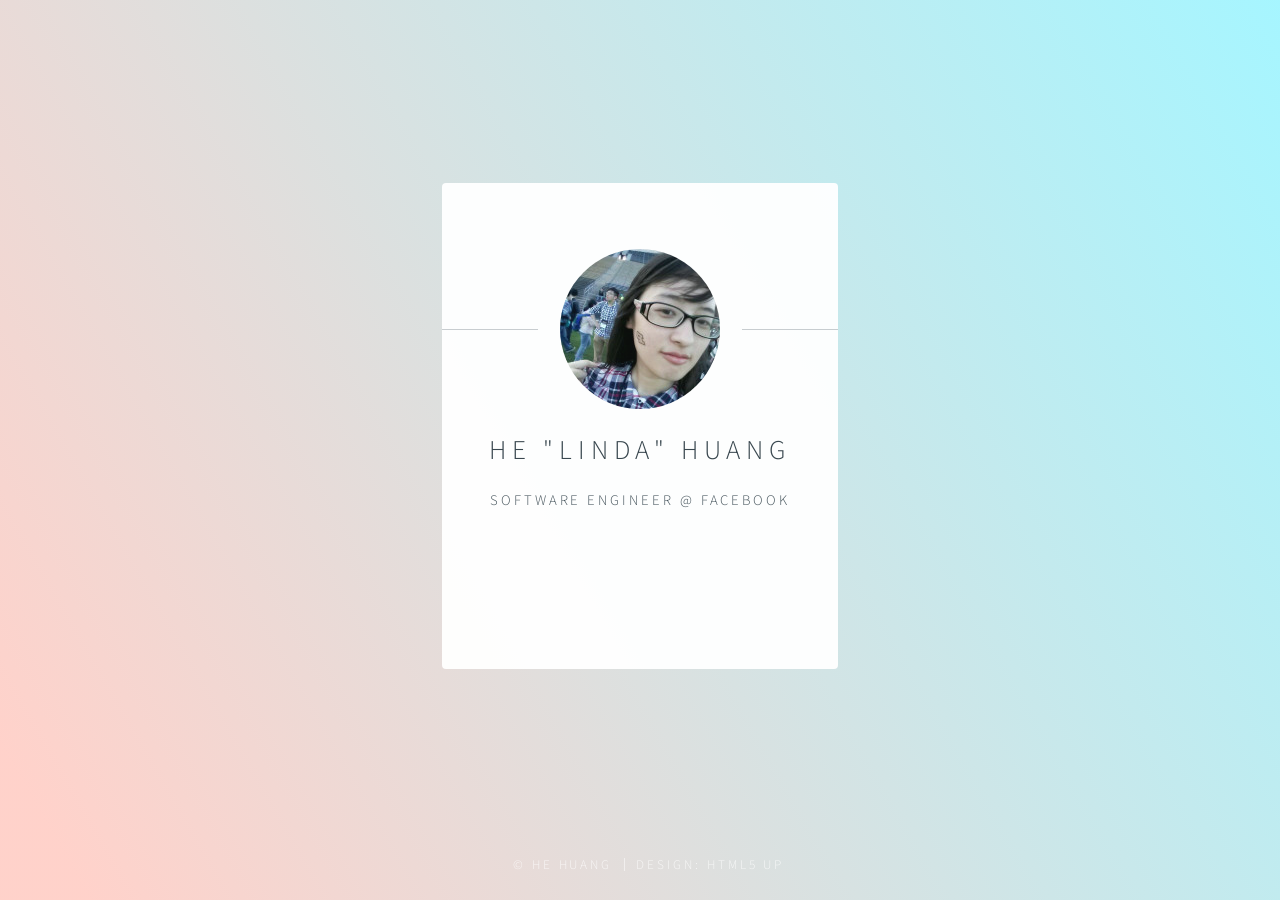
==== index.html @ d2e77c7e "update index" ====
<!DOCTYPE HTML>
<!--
	Identity by HTML5 UP
	html5up.net | @n33co
	Free for personal and commercial use under the CCA 3.0 license (html5up.net/license)
-->
<html>
	<head>
		<title>He "Linda" Huang</title>
		<link rel="shortcut icon" href="favicon.ico" />
		<meta charset="utf-8" />
		<meta name="viewport" content="width=device-width, initial-scale=1" />
		<!--[if lte IE 8]><script src="assets/js/html5shiv.js"></script><![endif]-->
		<link rel="stylesheet" href="assets/css/main.css" />
		<!--[if lte IE 9]><link rel="stylesheet" href="assets/css/ie9.css" /><![endif]-->
		<!--[if lte IE 8]><link rel="stylesheet" href="assets/css/ie8.css" /><![endif]-->
		<noscript><link rel="stylesheet" href="assets/css/noscript.css" /></noscript>
	</head>
	<body class="is-loading">

		<!-- Wrapper -->
			<div id="wrapper">

				<!-- Main -->
					<section id="main">
						<header>
							<span class="avatar"><img src="images/avatar.jpg" alt="" /></span>
							<h1>He "Linda" Huang</h1>
							<p>Software Engineer @ Facebook</p>
						</header>
						<!--
						<hr />
							<h2>Check My Resume <u><a href="resume.pdf">Here</a></u>!</h2>
						<hr />
						<hr />
						<h2>Extra Stuff!</h2>
						<form method="post" action="#">
							<div class="field">
								<input type="text" name="name" id="name" placeholder="Name" />
							</div>
							<div class="field">
								<input type="email" name="email" id="email" placeholder="Email" />
							</div>
							<div class="field">
								<div class="select-wrapper">
									<select name="department" id="department">
										<option value="">Department</option>
										<option value="sales">Sales</option>
										<option value="tech">Tech Support</option>
										<option value="null">/dev/null</option>
									</select>
								</div>
							</div>
							<div class="field">
								<textarea name="message" id="message" placeholder="Message" rows="4"></textarea>
							</div>
							<div class="field">
								<input type="checkbox" id="human" name="human" /><label for="human">I'm a human</label>
							</div>
							<div class="field">
								<label>But are you a robot?</label>
								<input type="radio" id="robot_yes" name="robot" /><label for="robot_yes">Yes</label>
								<input type="radio" id="robot_no" name="robot" /><label for="robot_no">No</label>
							</div>
							<ul class="actions">
								<li><a href="#" class="button">Get Started</a></li>
							</ul>
						</form>
						<hr />
						-->
						<footer>
							<ul class="icons">
								<li><a href="https://blog.1mether.me/" class="fa-book">Blog</a></li>
								<li><a href="https://www.linkedin.com/in/locoda/" class="fa-linkedin">LinkedIn</a></li>
								<li><a href="https://github.com/locoda" class="fa-github">Github</a></li>
								<li><a href="mailto:hhuang1206@gmail.com" class="fa-envelope">Mail Me</a></li>
							</ul>
						</footer>
					</section>

				<!-- Footer -->
					<footer id="footer">
						<ul class="copyright">
							<li>&copy; He Huang</li>
							<li>Design: <a href="http://html5up.net">HTML5 UP</a></li>
						</ul>
					</footer>
			</div>
		<!-- Scripts -->
			<!--[if lte IE 8]><script src="assets/js/respond.min.js"></script><![endif]-->
			<script>
				if ('addEventListener' in window) {
					window.addEventListener('load', function() { document.body.className = document.body.className.replace(/\bis-loading\b/, ''); });
					document.body.className += (navigator.userAgent.match(/(MSIE|rv:11\.0)/) ? ' is-ie' : '');
				}
			</script>

	</body>
</html>
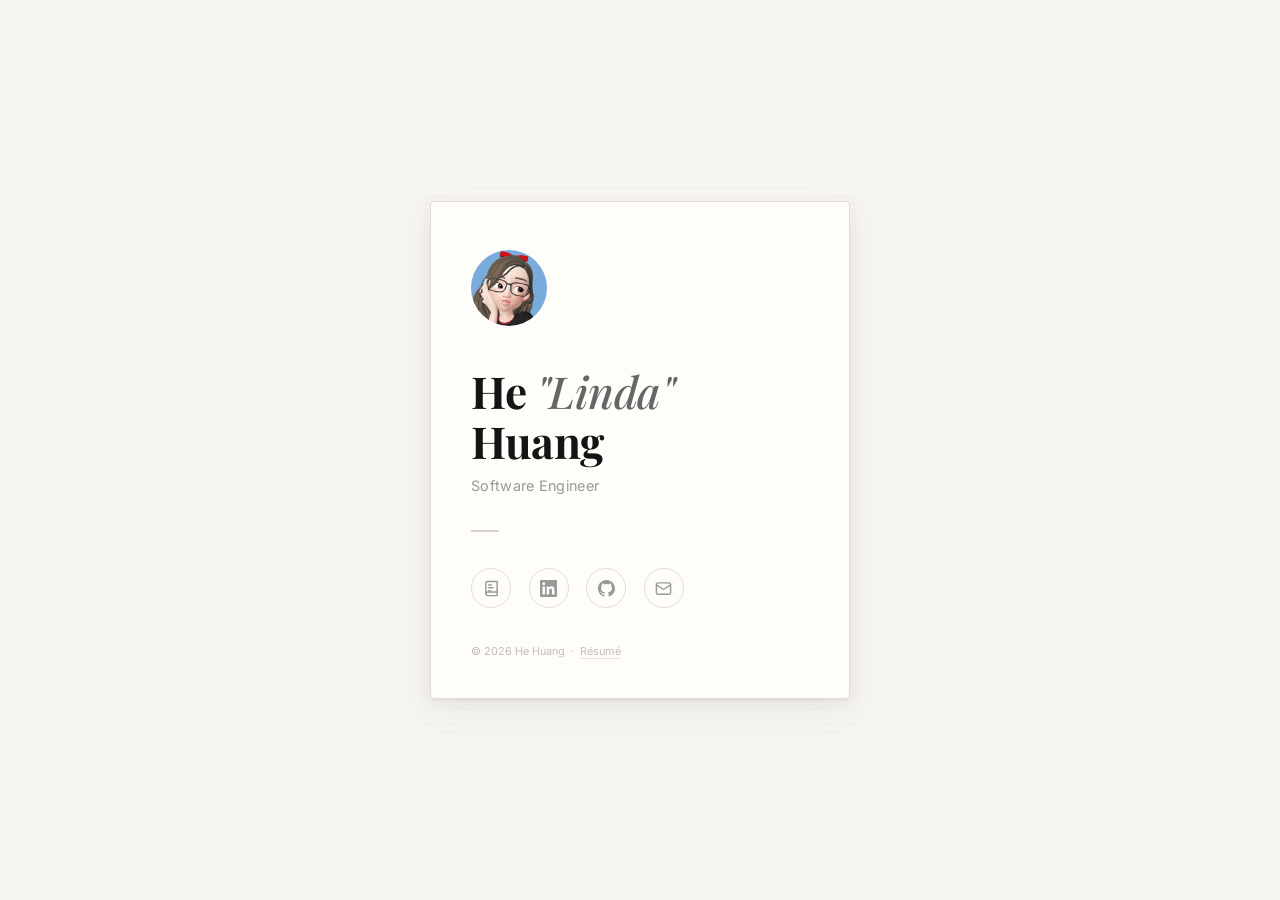
==== commit adb92779: "Redesign homepage with typographic minimalism - Replaced old HTML5 UP Identity template with modern " ====
--- a/index.html
+++ b/index.html
@@ -1,99 +1,200 @@
-<!DOCTYPE HTML>
-<!--
-	Identity by HTML5 UP
-	html5up.net | @n33co
-	Free for personal and commercial use under the CCA 3.0 license (html5up.net/license)
--->
-<html>
-	<head>
-		<title>He "Linda" Huang</title>
-		<link rel="shortcut icon" href="favicon.ico" />
-		<meta charset="utf-8" />
-		<meta name="viewport" content="width=device-width, initial-scale=1" />
-		<!--[if lte IE 8]><script src="assets/js/html5shiv.js"></script><![endif]-->
-		<link rel="stylesheet" href="assets/css/main.css" />
-		<!--[if lte IE 9]><link rel="stylesheet" href="assets/css/ie9.css" /><![endif]-->
-		<!--[if lte IE 8]><link rel="stylesheet" href="assets/css/ie8.css" /><![endif]-->
-		<noscript><link rel="stylesheet" href="assets/css/noscript.css" /></noscript>
-	</head>
-	<body class="is-loading">
-
-		<!-- Wrapper -->
-			<div id="wrapper">
-
-				<!-- Main -->
-					<section id="main">
-						<header>
-							<span class="avatar"><img src="images/avatar.jpg" alt="" /></span>
-							<h1>He "Linda" Huang</h1>
-							<p>Software Engineer @ Facebook</p>
-						</header>
-						<!--
-						<hr />
-							<h2>Check My Resume <u><a href="resume.pdf">Here</a></u>!</h2>
-						<hr />
-						<hr />
-						<h2>Extra Stuff!</h2>
-						<form method="post" action="#">
-							<div class="field">
-								<input type="text" name="name" id="name" placeholder="Name" />
-							</div>
-							<div class="field">
-								<input type="email" name="email" id="email" placeholder="Email" />
-							</div>
-							<div class="field">
-								<div class="select-wrapper">
-									<select name="department" id="department">
-										<option value="">Department</option>
-										<option value="sales">Sales</option>
-										<option value="tech">Tech Support</option>
-										<option value="null">/dev/null</option>
-									</select>
-								</div>
-							</div>
-							<div class="field">
-								<textarea name="message" id="message" placeholder="Message" rows="4"></textarea>
-							</div>
-							<div class="field">
-								<input type="checkbox" id="human" name="human" /><label for="human">I'm a human</label>
-							</div>
-							<div class="field">
-								<label>But are you a robot?</label>
-								<input type="radio" id="robot_yes" name="robot" /><label for="robot_yes">Yes</label>
-								<input type="radio" id="robot_no" name="robot" /><label for="robot_no">No</label>
-							</div>
-							<ul class="actions">
-								<li><a href="#" class="button">Get Started</a></li>
-							</ul>
-						</form>
-						<hr />
-						-->
-						<footer>
-							<ul class="icons">
-								<li><a href="https://blog.1mether.me/" class="fa-book">Blog</a></li>
-								<li><a href="https://www.linkedin.com/in/locoda/" class="fa-linkedin">LinkedIn</a></li>
-								<li><a href="https://github.com/locoda" class="fa-github">Github</a></li>
-								<li><a href="mailto:hhuang1206@gmail.com" class="fa-envelope">Mail Me</a></li>
-							</ul>
-						</footer>
-					</section>
-
-				<!-- Footer -->
-					<footer id="footer">
-						<ul class="copyright">
-							<li>&copy; He Huang</li>
-							<li>Design: <a href="http://html5up.net">HTML5 UP</a></li>
-						</ul>
-					</footer>
-			</div>
-		<!-- Scripts -->
-			<!--[if lte IE 8]><script src="assets/js/respond.min.js"></script><![endif]-->
-			<script>
-				if ('addEventListener' in window) {
-					window.addEventListener('load', function() { document.body.className = document.body.className.replace(/\bis-loading\b/, ''); });
-					document.body.className += (navigator.userAgent.match(/(MSIE|rv:11\.0)/) ? ' is-ie' : '');
-				}
-			</script>
-
-	</body>
+<!DOCTYPE html>
+<html lang="en">
+<head>
+    <meta charset="UTF-8" />
+    <meta name="viewport" content="width=device-width, initial-scale=1.0" />
+    <title>He "Linda" Huang</title>
+    <link rel="shortcut icon" href="favicon.ico" />
+    <link rel="preconnect" href="https://fonts.googleapis.com" />
+    <link rel="preconnect" href="https://fonts.gstatic.com" crossorigin />
+    <link href="https://fonts.googleapis.com/css2?family=Playfair+Display:ital,wght@0,500;0,700;1,500&family=Inter:wght@400;500&display=swap" rel="stylesheet" />
+    <style>
+        *, *::before, *::after { box-sizing: border-box; margin: 0; padding: 0; }
+        html { -webkit-font-smoothing: antialiased; -moz-osx-font-smoothing: grayscale; }
+
+        body {
+            font-family: "Inter", -apple-system, BlinkMacSystemFont, "Segoe UI", Roboto, sans-serif;
+            font-weight: 400;
+            color: #1a1a1a;
+            min-height: 100vh;
+            display: flex;
+            align-items: center;
+            justify-content: center;
+            padding: 2rem;
+            /* Paper-like background: warm tone + faint horizontal lines */
+            background-color: #f7f5f0;
+            background-image:
+                repeating-linear-gradient(
+                    0deg,
+                    transparent,
+                    transparent 7px,
+                    rgba(0,0,0,0.025) 7px,
+                    rgba(0,0,0,0.025) 8px
+                );
+        }
+
+        /* ── Card container ── */
+        .card {
+            max-width: 420px;
+            width: 100%;
+            background: #fffdf9;
+            border: 1px solid #e2ddd4;
+            border-radius: 4px;
+            padding: 3rem 2.5rem 2.5rem;
+            box-shadow:
+                0 1px 2px rgba(0,0,0,0.04),
+                0 4px 16px rgba(0,0,0,0.05),
+                0 12px 40px rgba(0,0,0,0.04);
+            /* Double-line border via outline */
+            outline: 1px solid #f0ece4;
+            outline-offset: 4px;
+            animation: fadeUp 1s cubic-bezier(0.16, 1, 0.3, 1) both;
+        }
+        @keyframes fadeUp {
+            from { opacity: 0; transform: translateY(20px); }
+            to   { opacity: 1; transform: translateY(0); }
+        }
+
+        /* ── Avatar ── */
+        .avatar {
+            width: 76px;
+            height: 76px;
+            border-radius: 50%;
+            object-fit: cover;
+            margin-bottom: 2.25rem;
+        }
+
+        /* ── Name ── */
+        .name {
+            font-family: "Playfair Display", Georgia, "Times New Roman", serif;
+            font-weight: 700;
+            font-size: 2.75rem;
+            line-height: 1.15;
+            letter-spacing: -0.5px;
+            color: #141414;
+            margin-bottom: 0.65rem;
+        }
+        .name em {
+            font-style: italic;
+            font-weight: 500;
+            color: #666;
+        }
+
+        /* ── Title ── */
+        .title {
+            font-weight: 400;
+            font-size: 0.9rem;
+            color: #999;
+            letter-spacing: 0.3px;
+            margin-bottom: 2.25rem;
+        }
+
+        /* ── Separator ── */
+        .sep {
+            width: 28px;
+            height: 2px;
+            background: #d9d4cb;
+            margin-bottom: 2.25rem;
+        }
+
+        /* ── Social links ── */
+        .links {
+            display: flex;
+            gap: 1.1rem;
+            flex-wrap: wrap;
+        }
+        .links a {
+            display: inline-flex;
+            align-items: center;
+            justify-content: center;
+            width: 40px;
+            height: 40px;
+            border-radius: 50%;
+            color: #999;
+            background: transparent;
+            border: 1px solid #e2ddd4;
+            text-decoration: none;
+            transition: all 0.25s ease;
+        }
+        .links a svg {
+            width: 17px;
+            height: 17px;
+        }
+        .links a:hover {
+            color: #141414;
+            border-color: #999;
+            transform: translateY(-2px);
+        }
+
+        /* ── Footer ── */
+        .footer {
+            margin-top: 2.25rem;
+            font-size: 0.68rem;
+            color: #c4bfb5;
+        }
+        .footer a {
+            color: #c4bfb5;
+            text-decoration: none;
+            border-bottom: 1px solid #e8e4db;
+            transition: all 0.2s;
+        }
+        .footer a:hover {
+            color: #666;
+            border-bottom-color: #999;
+        }
+
+        /* ── Responsive ── */
+        @media (max-width: 480px) {
+            body { padding: 1.25rem; }
+            .card {
+                padding: 2.25rem 1.5rem 1.75rem;
+                outline-offset: 3px;
+            }
+            .name { font-size: 2.1rem; }
+        }
+
+        @media (prefers-reduced-motion: reduce) {
+            .card { animation: none; }
+        }
+    </style>
+</head>
+<body>
+    <main class="card">
+        <img class="avatar" src="images/avatar.jpg" alt="He Huang" />
+
+        <h1 class="name">He <em>"Linda"</em><br>Huang</h1>
+
+        <p class="title">Software Engineer</p>
+
+        <div class="sep" aria-hidden="true"></div>
+
+        <nav class="links" aria-label="Social links">
+            <a href="https://blog.1mether.me/" target="_blank" rel="noopener" aria-label="Blog" title="Blog">
+                <svg viewBox="0 0 24 24" fill="none" stroke="currentColor" stroke-width="2" stroke-linecap="round" stroke-linejoin="round">
+                    <path d="M4 19.5A2.5 2.5 0 0 1 6.5 17H20"/><path d="M6.5 2H20v20H6.5A2.5 2.5 0 0 1 4 19.5v-15A2.5 2.5 0 0 1 6.5 2z"/>
+                    <polyline points="8,7 12,7"/><polyline points="8,11 14,11"/><polyline points="8,15 11,15"/>
+                </svg>
+            </a>
+            <a href="https://www.linkedin.com/in/locoda/" target="_blank" rel="noopener" aria-label="LinkedIn" title="LinkedIn">
+                <svg viewBox="0 0 24 24" fill="currentColor">
+                    <path d="M20.447 20.452h-3.554v-5.569c0-1.328-.027-3.037-1.852-3.037-1.853 0-2.136 1.445-2.136 2.939v5.667H9.351V9h3.414v1.561h.046c.477-.9 1.637-1.85 3.37-1.85 3.601 0 4.267 2.37 4.267 5.455v6.286zM5.337 7.433a2.062 2.062 0 0 1-2.063-2.065 2.064 2.064 0 1 1 2.063 2.065zm1.782 13.019H3.555V9h3.564v11.452zM22.225 0H1.771C.792 0 0 .774 0 1.729v20.542C0 23.227.792 24 1.771 24h20.451C23.2 24 24 23.227 24 22.271V1.729C24 .774 23.2 0 22.222 0h.003z"/>
+                </svg>
+            </a>
+            <a href="https://github.com/locoda" target="_blank" rel="noopener" aria-label="GitHub" title="GitHub">
+                <svg viewBox="0 0 24 24" fill="currentColor">
+                    <path d="M12 0C5.374 0 0 5.373 0 12c0 5.302 3.438 9.8 8.207 11.387.599.111.793-.261.793-.577v-2.234c-3.338.726-4.033-1.416-4.033-1.416-.546-1.387-1.333-1.756-1.333-1.756-1.089-.745.083-.729.083-.729 1.205.084 1.839 1.237 1.839 1.237 1.07 1.834 2.807 1.304 3.492.997.107-.775.418-1.305.762-1.604-2.665-.305-5.467-1.334-5.467-5.931 0-1.311.469-2.381 1.236-3.221-.124-.303-.535-1.524.117-3.176 0 0 1.008-.322 3.301 1.23A11.509 11.509 0 0 1 12 5.803c1.02.005 2.047.138 3.006.404 2.291-1.552 3.297-1.23 3.297-1.23.653 1.653.242 2.874.118 3.176.77.84 1.235 1.911 1.235 3.221 0 4.609-2.807 5.624-5.479 5.921.43.372.823 1.102.823 2.222v3.293c0 .319.192.694.801.576C20.566 21.797 24 17.3 24 12c0-6.627-5.373-12-12-12z"/>
+                </svg>
+            </a>
+            <a href="mailto:hhuang1206@gmail.com" aria-label="Email" title="Email">
+                <svg viewBox="0 0 24 24" fill="none" stroke="currentColor" stroke-width="2" stroke-linecap="round" stroke-linejoin="round">
+                    <rect x="2" y="4" width="20" height="16" rx="2"/><path d="m22 7-8.97 5.7a1.94 1.94 0 0 1-2.06 0L2 7"/>
+                </svg>
+            </a>
+        </nav>
+
+        <p class="footer">
+            &copy; 2026 He Huang &nbsp;&middot;&nbsp; <a href="resume.pdf" target="_blank">Résumé</a>
+        </p>
+    </main>
+</body>
 </html>
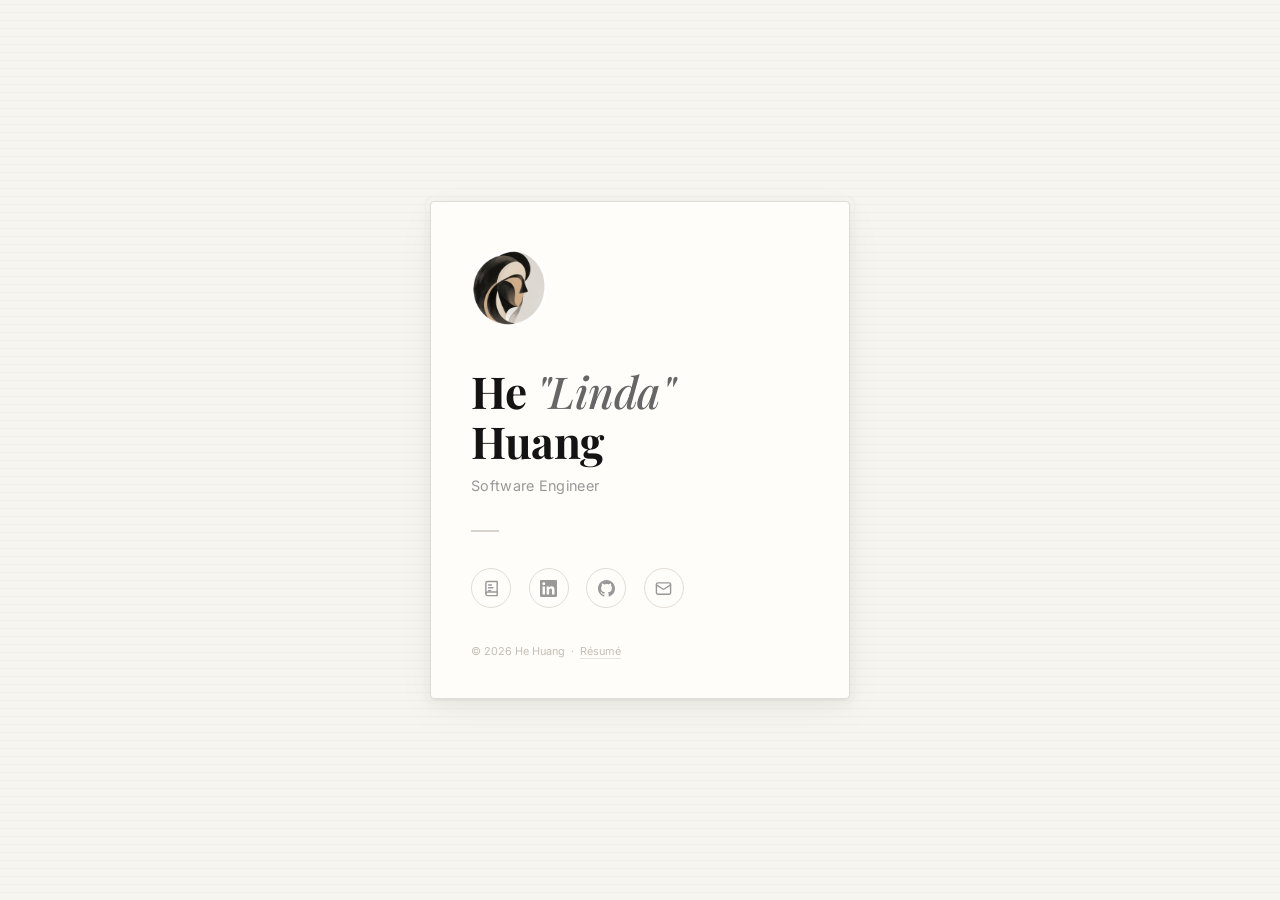
==== commit 069fd067: "New avatar and favicon - Replaced cartoon avatar with abstract geometric face illustration - Updated" ====
--- a/index.html
+++ b/index.html
@@ -4,7 +4,8 @@
     <meta charset="UTF-8" />
     <meta name="viewport" content="width=device-width, initial-scale=1.0" />
     <title>He "Linda" Huang</title>
-    <link rel="shortcut icon" href="favicon.ico" />
+    <link rel="icon" href="favicon.ico" sizes="32x32" />
+    <link rel="apple-touch-icon" href="images/apple-touch-icon.png" />
     <link rel="preconnect" href="https://fonts.googleapis.com" />
     <link rel="preconnect" href="https://fonts.gstatic.com" crossorigin />
     <link href="https://fonts.googleapis.com/css2?family=Playfair+Display:ital,wght@0,500;0,700;1,500&family=Inter:wght@400;500&display=swap" rel="stylesheet" />
@@ -160,7 +161,7 @@
 </head>
 <body>
     <main class="card">
-        <img class="avatar" src="images/avatar.jpg" alt="He Huang" />
+        <img class="avatar" src="images/avatar-new.png" alt="He Huang" />
 
         <h1 class="name">He <em>"Linda"</em><br>Huang</h1>
 
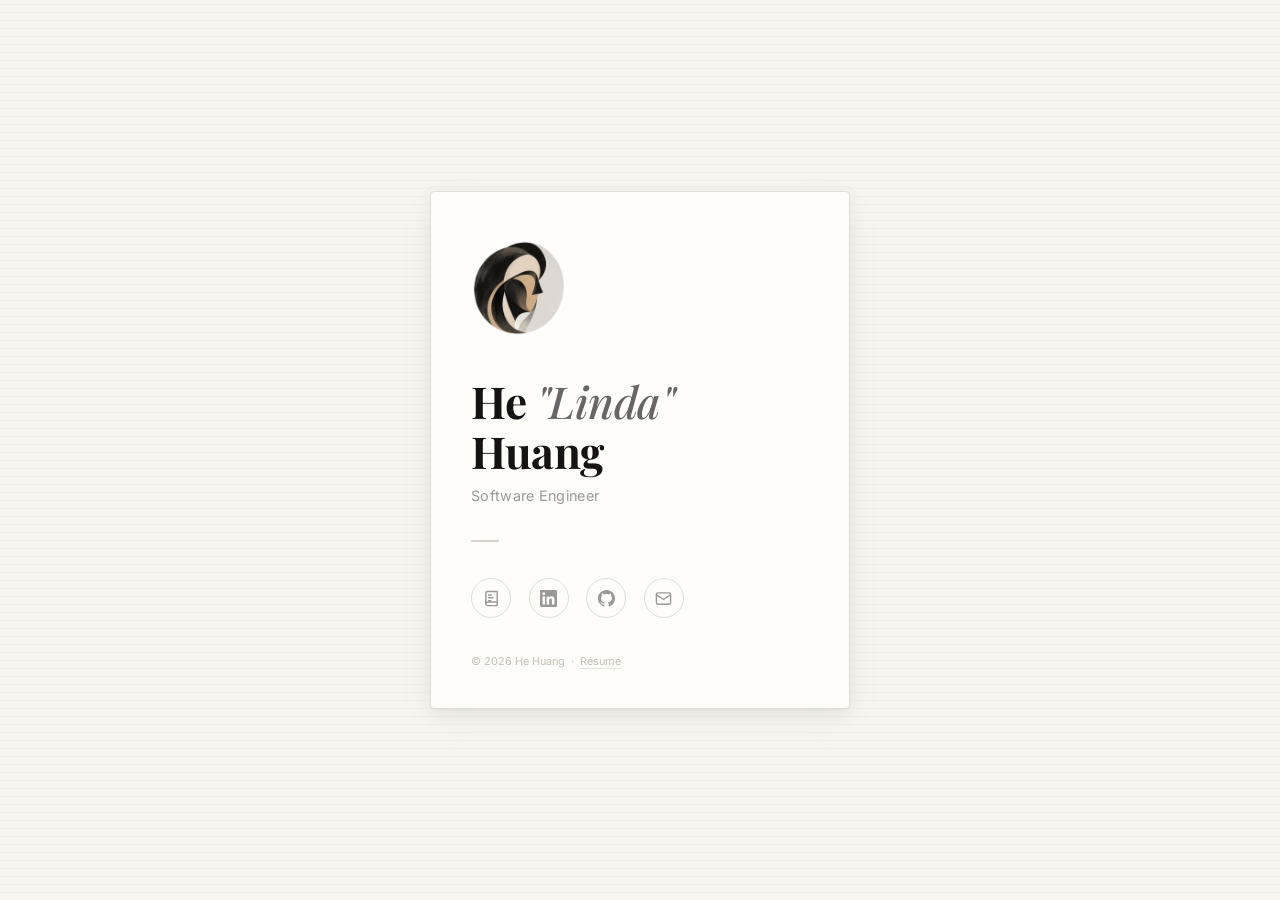
==== commit d89f0bd4: "Fix favicon transparency, enlarge avatar" ====
--- a/index.html
+++ b/index.html
@@ -58,8 +58,8 @@
 
         /* ── Avatar ── */
         .avatar {
-            width: 76px;
-            height: 76px;
+            width: 96px;
+            height: 96px;
             border-radius: 50%;
             object-fit: cover;
             margin-bottom: 2.25rem;
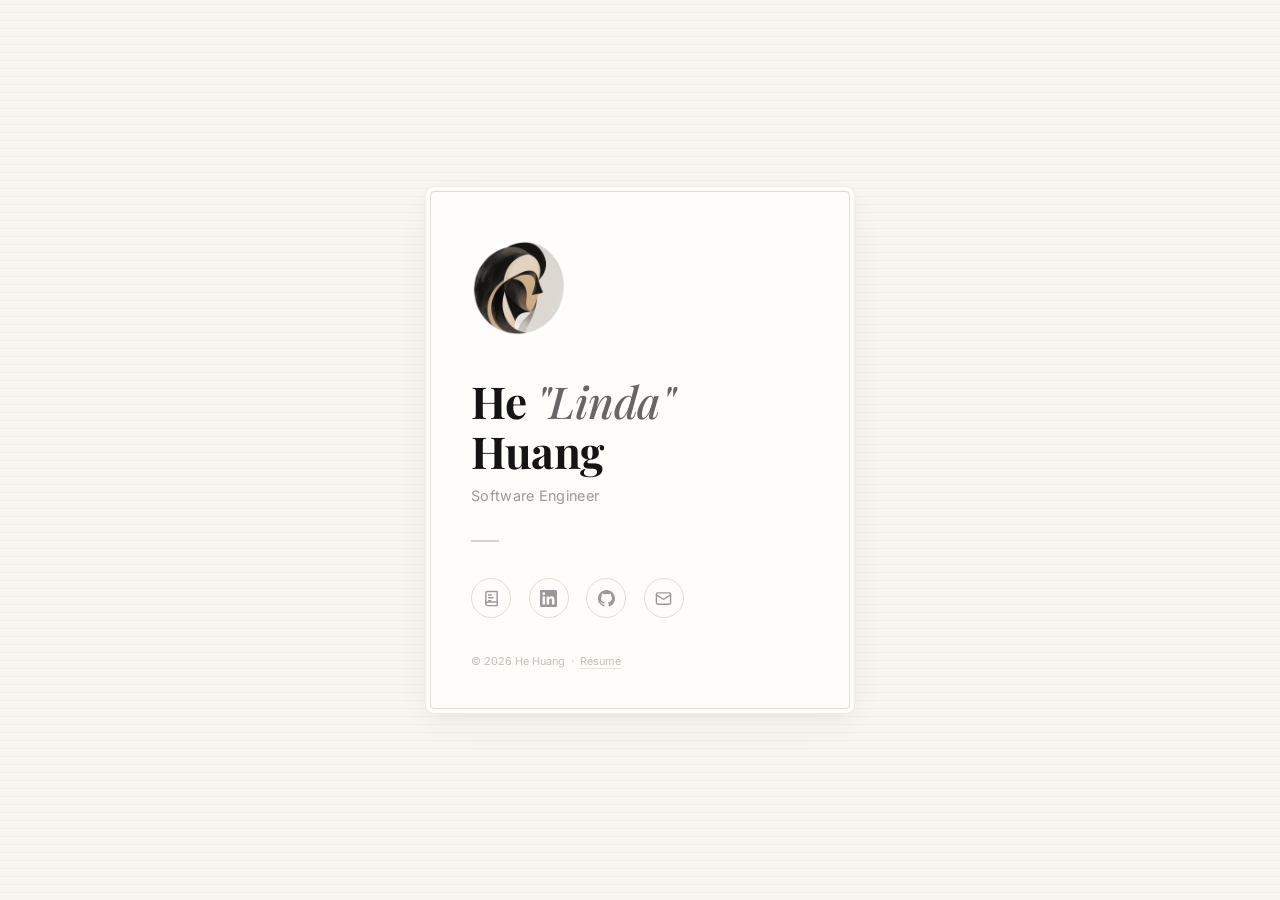
==== commit 9c1c734a: "Update card styling for improved visual effect Replaced old shadow and outline with a new shadow to " ====
--- a/index.html
+++ b/index.html
@@ -4,7 +4,7 @@
     <meta charset="UTF-8" />
     <meta name="viewport" content="width=device-width, initial-scale=1.0" />
     <title>He "Linda" Huang</title>
-    <link rel="icon" href="favicon.ico" sizes="32x32" />
+    <link rel="icon" type="image/svg+xml" href="favicon.svg" />
     <link rel="apple-touch-icon" href="images/apple-touch-icon.png" />
     <link rel="preconnect" href="https://fonts.googleapis.com" />
     <link rel="preconnect" href="https://fonts.gstatic.com" crossorigin />
@@ -42,13 +42,13 @@
             border: 1px solid #e2ddd4;
             border-radius: 4px;
             padding: 3rem 2.5rem 2.5rem;
+            /* 替换旧的阴影和 outline，用一层特殊的 shadow 完美模拟双边框 */
             box-shadow:
+                0 0 0 4px #fffdf9,         /* 模拟 4px 的白色间隙 */
+                0 0 0 5px #f0ece4,         /* 模拟原先 1px 的外边框 */
                 0 1px 2px rgba(0,0,0,0.04),
                 0 4px 16px rgba(0,0,0,0.05),
                 0 12px 40px rgba(0,0,0,0.04);
-            /* Double-line border via outline */
-            outline: 1px solid #f0ece4;
-            outline-offset: 4px;
             animation: fadeUp 1s cubic-bezier(0.16, 1, 0.3, 1) both;
         }
         @keyframes fadeUp {
